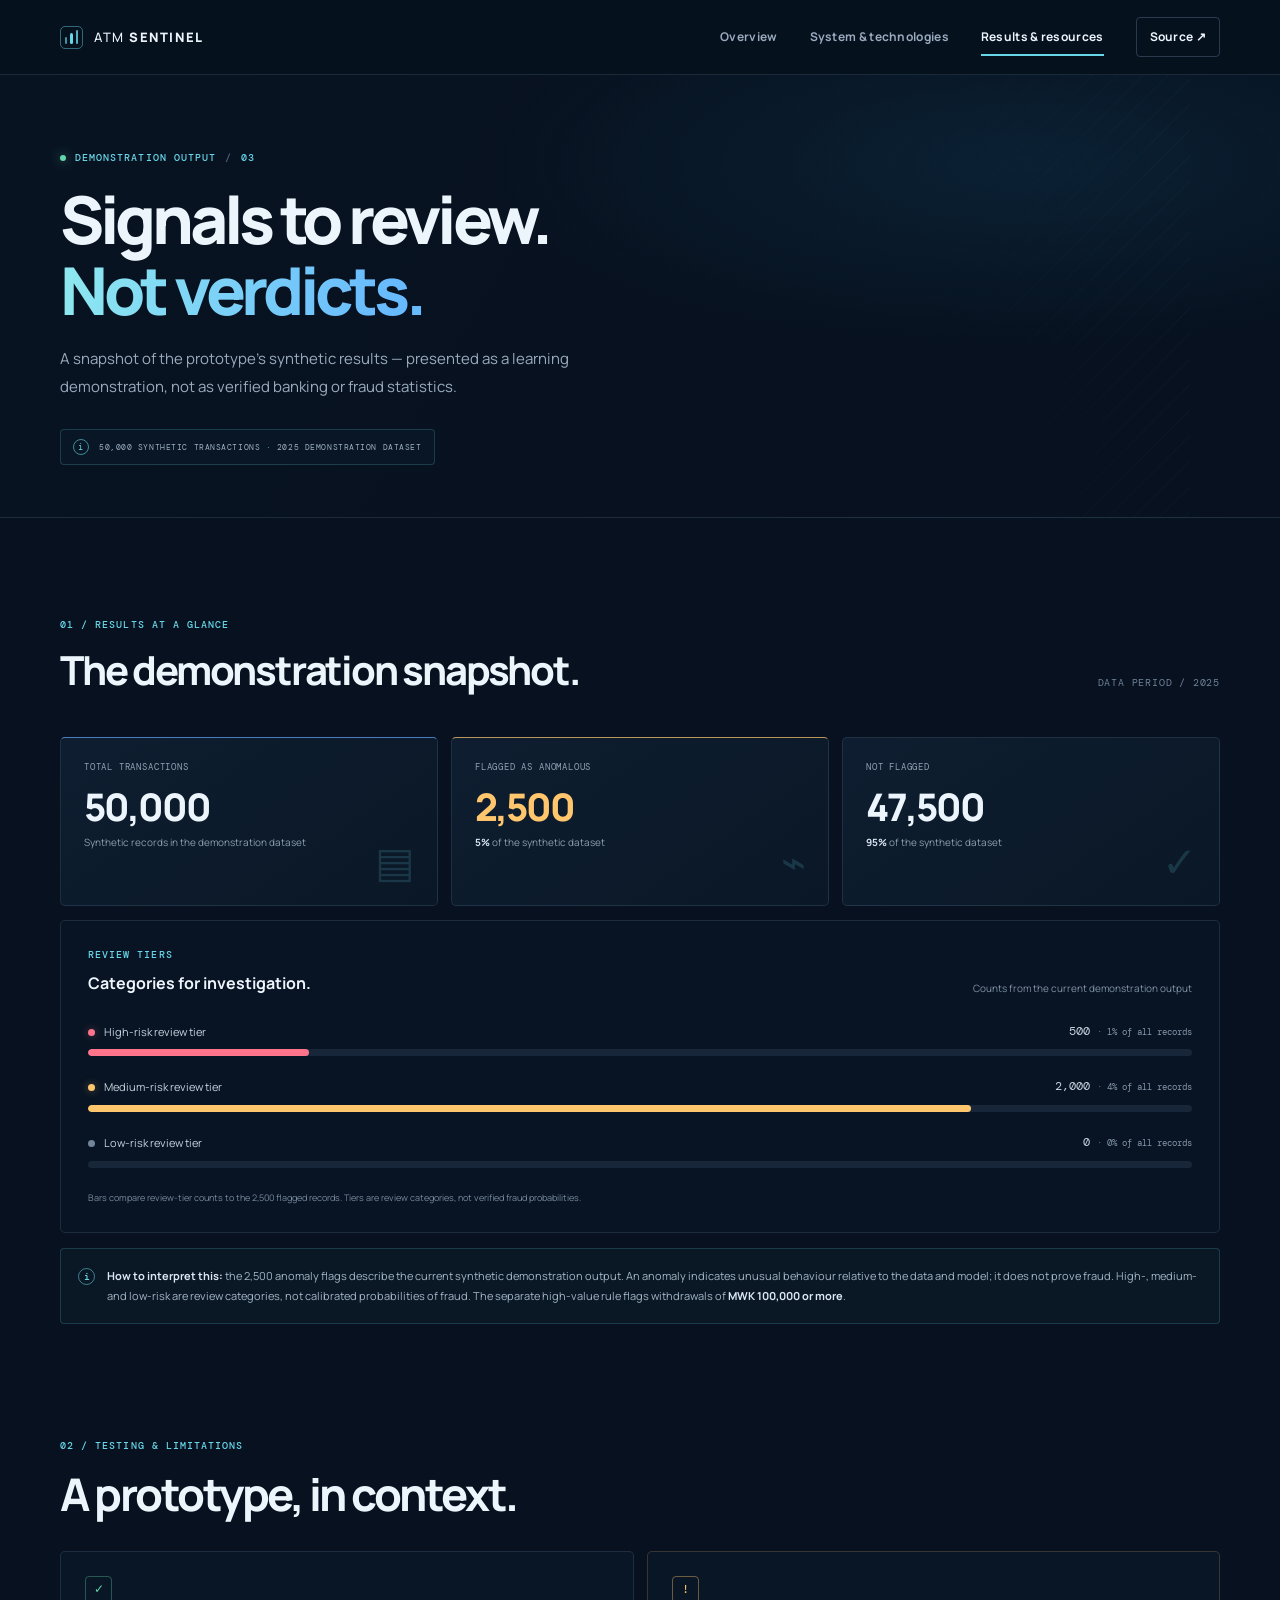
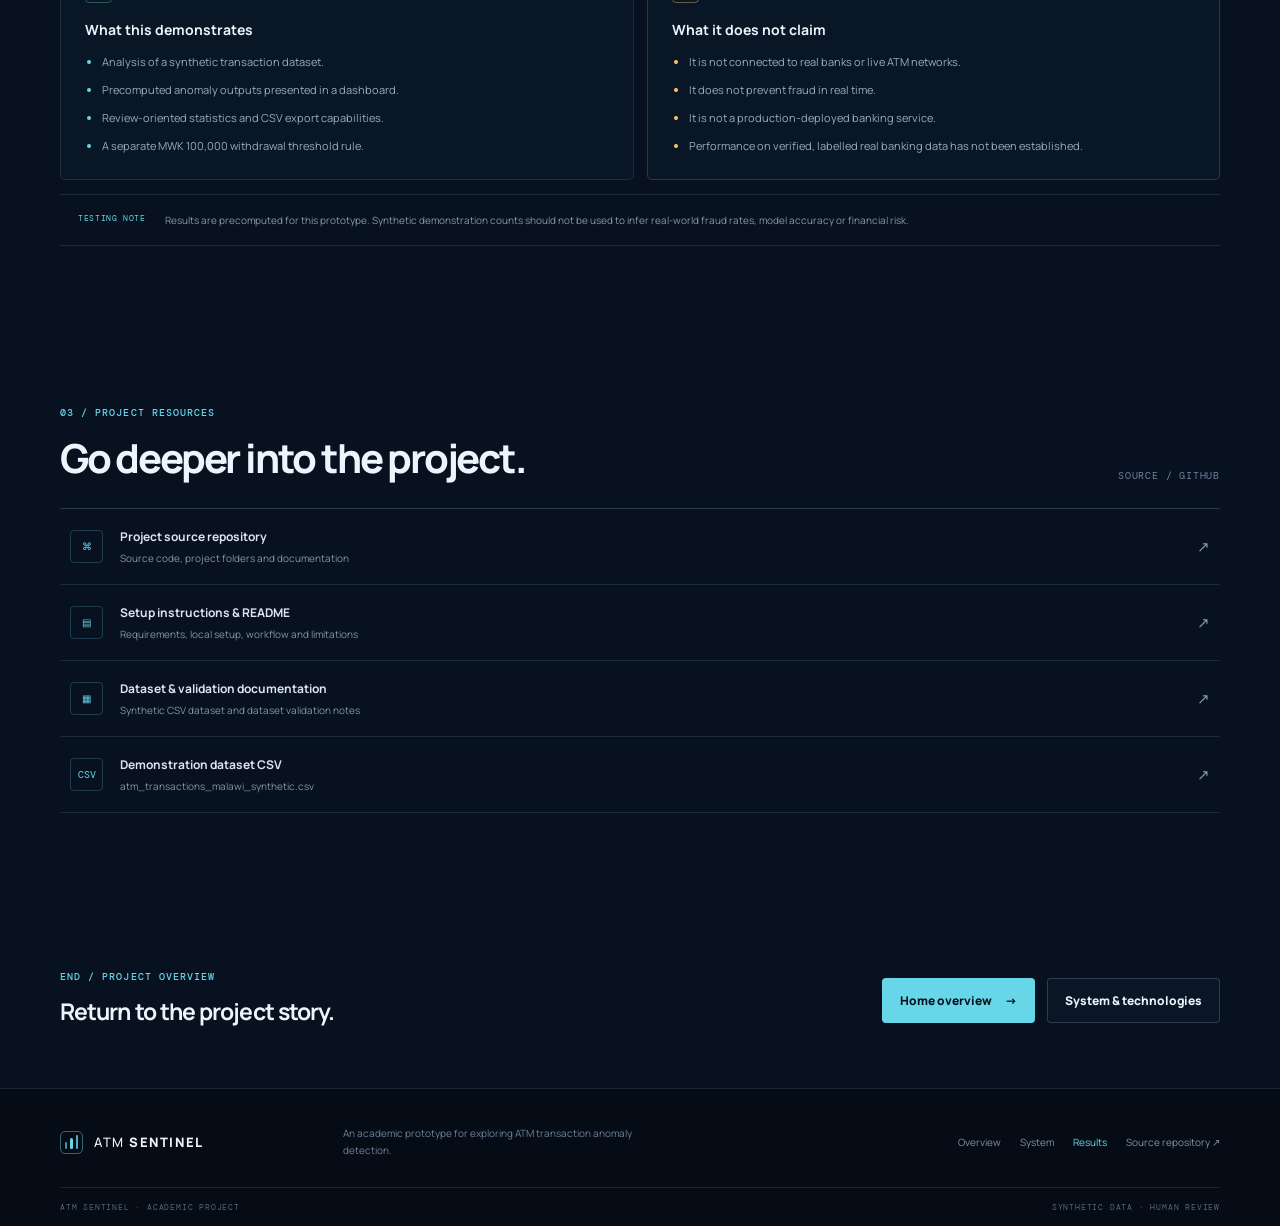
==== results.html @ 70c1882f "Add files via upload" ====
<!doctype html>
<html lang="en">
<head>
  <meta charset="utf-8">
  <meta name="viewport" content="width=device-width, initial-scale=1">
  <meta name="theme-color" content="#07111f">
  <meta name="description" content="Synthetic demonstration results, testing context, limitations and project resources for ATM Sentinel.">
  <title>Results &amp; Resources | ATM Sentinel</title>
  <link rel="preconnect" href="https://fonts.googleapis.com">
  <link rel="preconnect" href="https://fonts.gstatic.com" crossorigin>
  <link href="https://fonts.googleapis.com/css2?family=DM+Mono:wght@400;500&family=Manrope:wght@400;500;600;700;800&display=swap" rel="stylesheet">
  <link rel="stylesheet" href="style.css">
  <script src="script.js" defer></script>
</head>
<body>
  <a class="skip-link" href="#main">Skip to content</a>
  <header class="site-header"><div class="nav-shell">
    <a class="brand" href="index.html" aria-label="ATM Sentinel home"><span class="brand-mark" aria-hidden="true"><span></span><span></span><span></span></span><span>ATM <strong>SENTINEL</strong></span></a>
    <button class="menu-toggle" type="button" aria-expanded="false" aria-controls="primary-navigation"><span class="sr-only">Toggle navigation</span><span class="menu-lines" aria-hidden="true"></span></button>
    <nav class="primary-nav" id="primary-navigation" aria-label="Main navigation"><a href="index.html">Overview</a><a href="system.html">System &amp; technologies</a><a href="results.html" aria-current="page">Results &amp; resources</a><a class="nav-source" href="https://github.com/desire1515/ATM-Sentinel" target="_blank" rel="noopener noreferrer">Source <span aria-hidden="true">↗</span></a></nav>
  </div></header>
  <main id="main">
    <section class="page-hero results-hero"><div class="page-hero-inner"><p class="eyebrow"><span class="status-dot"></span> DEMONSTRATION OUTPUT <span class="eyebrow-divider">/</span> 03</p><h1>Signals to review.<br><span class="text-gradient">Not verdicts.</span></h1><p class="page-lead">A snapshot of the prototype’s synthetic results — presented as a learning demonstration, not as verified banking or fraud statistics.</p><div class="result-stamp"><span class="stamp-icon">i</span><span>50,000 SYNTHETIC TRANSACTIONS <b>·</b> 2025 DEMONSTRATION DATASET</span></div></div></section>
    <section class="section results-section" aria-labelledby="results-title">
      <div class="section-heading section-heading-row"><div><p class="eyebrow">01 / RESULTS AT A GLANCE</p><h2 id="results-title">The demonstration snapshot.</h2></div><span class="mono results-period">DATA PERIOD / 2025</span></div>
      <div class="stat-grid">
        <article class="stat-card stat-card-total"><span class="stat-label">TOTAL TRANSACTIONS</span><span class="stat-value">50,000</span><span class="stat-detail">Synthetic records in the demonstration dataset</span><span class="stat-card-mark" aria-hidden="true">▤</span></article>
        <article class="stat-card stat-card-flagged"><span class="stat-label">FLAGGED AS ANOMALOUS</span><span class="stat-value">2,500</span><span class="stat-detail"><strong>5%</strong> of the synthetic dataset</span><span class="stat-card-mark" aria-hidden="true">⌁</span></article>
        <article class="stat-card"><span class="stat-label">NOT FLAGGED</span><span class="stat-value">47,500</span><span class="stat-detail"><strong>95%</strong> of the synthetic dataset</span><span class="stat-card-mark" aria-hidden="true">✓</span></article>
      </div>
      <div class="review-card">
        <div class="review-card-head"><div><p class="eyebrow">REVIEW TIERS</p><h3>Categories for investigation.</h3></div><p>Counts from the current demonstration output</p></div>
        <div class="tier-row"><div class="tier-meta"><span><i class="tier-dot tier-high"></i>High-risk review tier</span><strong>500 <small>· 1% of all records</small></strong></div><div class="tier-track"><span class="tier-fill tier-fill-high" style="--fill: 20%"></span></div></div>
        <div class="tier-row"><div class="tier-meta"><span><i class="tier-dot tier-medium"></i>Medium-risk review tier</span><strong>2,000 <small>· 4% of all records</small></strong></div><div class="tier-track"><span class="tier-fill tier-fill-medium" style="--fill: 80%"></span></div></div>
        <div class="tier-row"><div class="tier-meta"><span><i class="tier-dot tier-low"></i>Low-risk review tier</span><strong>0 <small>· 0% of all records</small></strong></div><div class="tier-track"><span class="tier-fill tier-fill-low" style="--fill: 0%"></span></div></div>
        <p class="chart-caption">Bars compare review-tier counts to the 2,500 flagged records. Tiers are review categories, not verified fraud probabilities.</p>
      </div>
      <div class="interpretation-note"><span class="note-icon" aria-hidden="true">i</span><p><strong>How to interpret this:</strong> the 2,500 anomaly flags describe the current synthetic demonstration output. An anomaly indicates unusual behaviour relative to the data and model; it does not prove fraud. High-, medium- and low-risk are review categories, not calibrated probabilities of fraud. The separate high-value rule flags withdrawals of <strong>MWK 100,000 or more</strong>.</p></div>
    </section>
    <section class="section testing-section" aria-labelledby="testing-title">
      <div class="section-heading"><p class="eyebrow">02 / TESTING &amp; LIMITATIONS</p><h2 id="testing-title">A prototype, in context.</h2></div>
      <div class="testing-grid">
        <article class="testing-card"><span class="testing-symbol" aria-hidden="true">✓</span><h3>What this demonstrates</h3><ul><li>Analysis of a synthetic transaction dataset.</li><li>Precomputed anomaly outputs presented in a dashboard.</li><li>Review-oriented statistics and CSV export capabilities.</li><li>A separate MWK 100,000 withdrawal threshold rule.</li></ul></article>
        <article class="testing-card testing-card-limit"><span class="testing-symbol" aria-hidden="true">!</span><h3>What it does not claim</h3><ul><li>It is not connected to real banks or live ATM networks.</li><li>It does not prevent fraud in real time.</li><li>It is not a production-deployed banking service.</li><li>Performance on verified, labelled real banking data has not been established.</li></ul></article>
      </div>
      <div class="testing-footnote"><span class="mono">TESTING NOTE</span><p>Results are precomputed for this prototype. Synthetic demonstration counts should not be used to infer real-world fraud rates, model accuracy or financial risk.</p></div>
    </section>
    <section class="section resources-section" aria-labelledby="resources-title"><div class="section-heading section-heading-row"><div><p class="eyebrow">03 / PROJECT RESOURCES</p><h2 id="resources-title">Go deeper into the project.</h2></div><span class="mono">SOURCE / GITHUB</span></div>
      <div class="resource-list">
        <a class="resource-link" href="https://github.com/desire1515/ATM-Sentinel" target="_blank" rel="noopener noreferrer"><span class="resource-icon" aria-hidden="true">⌘</span><span class="resource-copy"><strong>Project source repository</strong><small>Source code, project folders and documentation</small></span><span class="resource-arrow" aria-hidden="true">↗</span></a>
        <a class="resource-link" href="https://github.com/desire1515/ATM-Sentinel/blob/main/README.md" target="_blank" rel="noopener noreferrer"><span class="resource-icon" aria-hidden="true">▤</span><span class="resource-copy"><strong>Setup instructions &amp; README</strong><small>Requirements, local setup, workflow and limitations</small></span><span class="resource-arrow" aria-hidden="true">↗</span></a>
        <a class="resource-link" href="https://github.com/desire1515/ATM-Sentinel/tree/main/dataset" target="_blank" rel="noopener noreferrer"><span class="resource-icon" aria-hidden="true">▦</span><span class="resource-copy"><strong>Dataset &amp; validation documentation</strong><small>Synthetic CSV dataset and dataset validation notes</small></span><span class="resource-arrow" aria-hidden="true">↗</span></a>
        <a class="resource-link" href="https://github.com/desire1515/ATM-Sentinel/blob/main/dataset/atm_transactions_malawi_synthetic.csv" target="_blank" rel="noopener noreferrer"><span class="resource-icon" aria-hidden="true">CSV</span><span class="resource-copy"><strong>Demonstration dataset CSV</strong><small>atm_transactions_malawi_synthetic.csv</small></span><span class="resource-arrow" aria-hidden="true">↗</span></a>
      </div>
    </section>
    <section class="closing-cta"><div><p class="eyebrow">END / PROJECT OVERVIEW</p><h2>Return to the project story.</h2></div><div class="cta-actions"><a class="button button-primary" href="index.html">Home overview <span aria-hidden="true">→</span></a><a class="button button-secondary" href="system.html">System &amp; technologies</a></div></section>
  </main>
  <footer class="site-footer"><div class="footer-main"><a class="brand" href="index.html"><span class="brand-mark" aria-hidden="true"><span></span><span></span><span></span></span><span>ATM <strong>SENTINEL</strong></span></a><p>An academic prototype for exploring ATM transaction anomaly detection.</p><nav aria-label="Footer navigation"><a href="index.html">Overview</a><a href="system.html">System</a><a href="results.html" aria-current="page">Results</a><a href="https://github.com/desire1515/ATM-Sentinel" target="_blank" rel="noopener noreferrer">Source repository ↗</a></nav></div><div class="footer-bottom"><span>ATM SENTINEL · ACADEMIC PROJECT</span><span>SYNTHETIC DATA · HUMAN REVIEW</span></div></footer>
</body>
</html>
---- style.css ----
:root {
  color-scheme: dark;
  --bg: #07111f;
  --bg-deep: #050c16;
  --panel: #0c1929;
  --panel-raised: #102035;
  --line: rgba(157, 190, 220, .14);
  --line-strong: rgba(157, 190, 220, .24);
  --text: #edf5fc;
  --muted: #9aabbe;
  --dim: #6f8299;
  --cyan: #67d6e8;
  --blue: #67a9ff;
  --green: #63d6ad;
  --amber: #ffc66d;
  --red: #ff748b;
  --font: "Manrope", "Segoe UI", sans-serif;
  --mono: "DM Mono", Consolas, monospace;
  --content: 1160px;
}

* { box-sizing: border-box; }
html { scroll-behavior: smooth; scroll-padding-top: 90px; }
body { margin: 0; background: var(--bg); color: var(--text); font-family: var(--font); font-size: 15px; line-height: 1.7; -webkit-font-smoothing: antialiased; }
a { color: inherit; text-decoration: none; }
a:hover { color: var(--cyan); }
button, a { -webkit-tap-highlight-color: transparent; }
:focus-visible { outline: 3px solid var(--cyan); outline-offset: 4px; border-radius: 3px; }
::selection { background: rgba(103, 214, 232, .3); color: #fff; }
.sr-only { position: absolute; width: 1px; height: 1px; padding: 0; margin: -1px; overflow: hidden; clip: rect(0, 0, 0, 0); white-space: nowrap; border: 0; }
.skip-link { position: fixed; z-index: 100; top: 12px; left: 12px; padding: 10px 14px; transform: translateY(-160%); background: var(--cyan); color: var(--bg-deep); border-radius: 4px; font-weight: 800; }
.skip-link:focus { transform: translateY(0); color: var(--bg-deep); }
.site-header { position: sticky; top: 0; z-index: 20; background: rgba(7, 17, 31, .94); border-bottom: 1px solid var(--line); backdrop-filter: blur(16px); }
.nav-shell { width: min(var(--content), calc(100% - 56px)); min-height: 74px; margin: auto; display: flex; align-items: center; justify-content: space-between; }
.brand { display: inline-flex; align-items: center; gap: 11px; color: var(--text); font-size: 13px; letter-spacing: .12em; font-weight: 500; white-space: nowrap; }
.brand strong { font-weight: 800; }
.brand-mark { width: 23px; height: 23px; display: flex; align-items: end; gap: 3px; padding: 4px; border: 1px solid rgba(103, 214, 232, .45); border-radius: 5px; }
.brand-mark span { width: 3px; border-radius: 2px; background: var(--cyan); }
.brand-mark span:nth-child(1) { height: 7px; opacity: .65; }.brand-mark span:nth-child(2) { height: 11px; }.brand-mark span:nth-child(3) { height: 14px; opacity: .8; }
.primary-nav { display: flex; align-items: center; gap: 32px; }
.primary-nav a { position: relative; padding: 26px 0; color: var(--muted); font-size: 12px; font-weight: 700; letter-spacing: .025em; transition: color .2s ease; }
.primary-nav a:hover, .primary-nav a[aria-current="page"] { color: var(--text); }
.primary-nav a[aria-current="page"]::after { position: absolute; content: ""; bottom: 17px; left: 0; width: 100%; height: 2px; background: var(--cyan); }
.primary-nav .nav-source { padding: 9px 13px; border: 1px solid var(--line-strong); border-radius: 4px; color: var(--text); }
.primary-nav .nav-source::after { display: none; }
.primary-nav .nav-source:hover { border-color: var(--cyan); color: var(--cyan); }
.menu-toggle { display: none; border: 1px solid var(--line-strong); color: var(--text); background: transparent; width: 42px; height: 42px; border-radius: 4px; }
.menu-lines, .menu-lines::before, .menu-lines::after { position: relative; display: block; width: 18px; height: 2px; background: var(--text); margin: auto; transition: transform .2s ease; }
.menu-lines::before, .menu-lines::after { content: ""; position: absolute; left: 0; }
.menu-lines::before { transform: translateY(-6px); }.menu-lines::after { transform: translateY(6px); }

.hero { position: relative; overflow: hidden; background: radial-gradient(ellipse at 76% 45%, rgba(18, 60, 91, .34), transparent 37%), linear-gradient(135deg, #081321 0%, #07111f 58%, #091727 100%); }
.hero-grid { width: min(var(--content), calc(100% - 56px)); min-height: 580px; margin: auto; display: grid; grid-template-columns: 1.02fr .98fr; align-items: center; gap: 40px; padding: 67px 0 52px; }
.hero-copy { position: relative; z-index: 1; }
.eyebrow { display: flex; align-items: center; gap: 9px; margin: 0 0 19px; color: var(--cyan); font: 500 10px/1.4 var(--mono); letter-spacing: .105em; }
.status-dot { width: 6px; height: 6px; display: inline-block; background: var(--green); border-radius: 50%; box-shadow: 0 0 11px rgba(99, 214, 173, .6); }
.eyebrow-divider { color: #50657c; }
h1, h2, h3, p { margin-top: 0; }
.hero h1, .page-hero h1 { margin: 0; font-size: clamp(44px, 6.6vw, 76px); line-height: 1.08; letter-spacing: -.065em; font-weight: 800; }
.text-gradient { color: var(--cyan); background: linear-gradient(100deg, #8de7f0 4%, #68bafe 90%); background-clip: text; -webkit-background-clip: text; -webkit-text-fill-color: transparent; }
.hero-subtitle { margin: 13px 0 19px; color: #c7d5e4; font-size: clamp(16px, 2vw, 20px); font-weight: 600; letter-spacing: -.02em; }
.hero-intro, .page-lead { max-width: 530px; margin: 0; color: var(--muted); font-size: 15px; line-height: 1.9; }
.hero-actions, .cta-actions { display: flex; flex-wrap: wrap; gap: 12px; margin-top: 29px; }
.button { min-height: 45px; display: inline-flex; align-items: center; justify-content: center; gap: 13px; padding: 0 17px; border: 1px solid transparent; border-radius: 4px; font-size: 12px; font-weight: 800; transition: transform .2s ease, border-color .2s ease, background .2s ease; }
.button:hover { transform: translateY(-2px); }
.button-primary { color: #05121e; background: var(--cyan); }
.button-primary:hover { color: #05121e; background: #90e8f2; }
.button-secondary { color: var(--text); border-color: var(--line-strong); background: rgba(13, 28, 44, .55); }
.button-secondary:hover { color: var(--cyan); border-color: var(--cyan); }
.hero-note { max-width: 470px; display: flex; align-items: flex-start; gap: 10px; margin-top: 23px; color: #8799ad; font-size: 11px; line-height: 1.7; }
.note-icon { flex: 0 0 auto; display: inline-grid; place-items: center; width: 17px; height: 17px; border: 1px solid rgba(103, 214, 232, .55); border-radius: 50%; color: var(--cyan); font: 500 10px var(--mono); }
.hero-visual { position: relative; width: 100%; max-width: 520px; height: 386px; margin: 0 auto; overflow: hidden; border: 1px solid rgba(103, 169, 255, .22); border-radius: 8px; background: linear-gradient(145deg, rgba(14, 31, 50, .93), rgba(7, 17, 31, .84)); box-shadow: 0 28px 90px rgba(0, 0, 0, .25), inset 0 1px rgba(255,255,255,.025); }
.hero-visual::before { position: absolute; inset: 0; content: ""; opacity: .36; background-image: linear-gradient(rgba(114, 165, 207, .08) 1px, transparent 1px), linear-gradient(90deg, rgba(114, 165, 207, .08) 1px, transparent 1px); background-size: 34px 34px; mask-image: linear-gradient(to bottom, black, transparent 88%); }
.visual-topline, .visual-footer { position: absolute; z-index: 2; left: 23px; right: 23px; display: flex; align-items: center; justify-content: space-between; color: #7890a8; font: 9px var(--mono); letter-spacing: .12em; }
.visual-topline { top: 20px; }.mono { color: var(--dim); font: 10px var(--mono); letter-spacing: .08em; }
.visual-orbit { position: absolute; top: 49%; left: 50%; border: 1px solid rgba(103, 169, 255, .19); border-radius: 50%; transform: translate(-50%, -50%); }
.orbit-one { width: 214px; height: 214px; }.orbit-two { width: 310px; height: 310px; border-style: dashed; border-color: rgba(103, 214, 232, .15); }
.visual-center { position: absolute; top: 49%; left: 50%; z-index: 2; display: flex; width: 150px; height: 150px; flex-direction: column; align-items: center; justify-content: center; gap: 6px; border: 1px solid rgba(103, 214, 232, .35); border-radius: 50%; background: radial-gradient(circle, rgba(19, 52, 75, .96), rgba(9, 23, 38, .97) 72%); box-shadow: 0 0 46px rgba(49, 165, 199, .13); transform: translate(-50%, -50%); }
.shield { width: 43px; height: 43px; display: grid; place-items: center; margin-bottom: 3px; }
.shield svg { width: 38px; fill: none; stroke: var(--cyan); stroke-width: 1.7; stroke-linecap: round; stroke-linejoin: round; }
.visual-center-label { color: var(--text); font-size: 9px; font-weight: 800; letter-spacing: .12em; }.visual-center-sub { color: #7890a8; font: 8px var(--mono); letter-spacing: .1em; }
.signal { position: absolute; z-index: 3; width: 8px; height: 8px; border: 2px solid #0d2435; border-radius: 50%; background: var(--cyan); box-shadow: 0 0 13px var(--cyan); }
.signal-a { top: 28%; left: 30%; }.signal-b { top: 68%; right: 23%; background: var(--blue); box-shadow: 0 0 12px var(--blue); }.signal-c { top: 30%; right: 29%; width: 6px; height: 6px; background: var(--green); box-shadow: 0 0 12px var(--green); }
.visual-tag { position: absolute; z-index: 4; display: flex; align-items: center; gap: 7px; padding: 7px 10px; border: 1px solid var(--line-strong); border-radius: 4px; background: rgba(7, 17, 31, .93); color: #c9d7e5; font: 9px var(--mono); letter-spacing: .06em; box-shadow: 0 8px 22px rgba(0,0,0,.2); }
.tag-anomaly { top: 34%; right: 7%; }.tag-review { bottom: 24%; left: 7%; }.tag-dot { width: 6px; height: 6px; border-radius: 50%; background: var(--amber); box-shadow: 0 0 8px rgba(255,198,109,.65); }.tag-check { color: var(--cyan); font-size: 12px; }
.visual-footer { bottom: 18px; color: #6f8299; font-size: 8px; }.visual-line { flex: 1; max-width: 40px; height: 1px; margin: 0 7px; background: rgba(103, 169, 255, .25); }
.hero-bottom { width: min(var(--content), calc(100% - 56px)); display: flex; justify-content: space-between; margin: auto; padding: 15px 0 20px; border-top: 1px solid var(--line); color: #657b92; font: 9px var(--mono); letter-spacing: .1em; }.scroll-cue span { color: var(--cyan); margin-left: 6px; }

.section { width: min(var(--content), calc(100% - 56px)); margin: auto; padding: 100px 0; }
.section-heading { max-width: 700px; margin-bottom: 43px; }
.section-heading .eyebrow { margin-bottom: 14px; }
.section-heading h2, .tech-intro h2, .aim-heading h2, .dataset-copy h2 { margin-bottom: 0; font-size: clamp(30px, 4.2vw, 45px); line-height: 1.2; letter-spacing: -.055em; font-weight: 750; }
.text-muted { color: #8498ae; }
.section-heading-row { max-width: none; display: flex; align-items: end; justify-content: space-between; gap: 24px; }
.section-heading-row h2 { font-size: clamp(28px, 3.8vw, 40px); }
.section-lead { max-width: 650px; margin: 16px 0 0; color: var(--muted); line-height: 1.85; }
.section-problem { display: grid; grid-template-columns: .9fr 1.1fr; gap: 100px; }
.section-problem .section-heading { margin: 0; }
.problem-content { max-width: 580px; padding-top: 7px; }.problem-content p { color: var(--muted); line-height: 1.9; }.problem-content .lead { margin-bottom: 17px; color: #d5e0ea; font-size: 17px; line-height: 1.75; }
.callout { display: flex; gap: 14px; margin-top: 26px; padding: 17px 18px; border: 1px solid rgba(255, 198, 109, .22); border-left: 2px solid var(--amber); border-radius: 4px; background: rgba(255, 198, 109, .045); }
.callout-mark { width: 20px; height: 20px; display: grid; flex: 0 0 auto; place-items: center; border: 1px solid rgba(255,198,109,.6); border-radius: 50%; color: var(--amber); font: 12px var(--mono); }
.callout p { margin: 0; color: #aebccc; font-size: 12px; line-height: 1.7; }.callout strong { color: var(--amber); }
.section-aim { padding-top: 0; }.aim-panel { display: grid; grid-template-columns: 1fr 1fr; gap: 70px; align-items: end; padding: 43px; border: 1px solid var(--line); border-radius: 6px; background: linear-gradient(120deg, #0b1929, #0a1625); }
.aim-heading .eyebrow { margin-bottom: 14px; }.aim-statement { display: flex; gap: 18px; align-items: stretch; }.aim-rule { flex: 0 0 2px; background: linear-gradient(var(--cyan), rgba(103,214,232,.05)); }.aim-statement p { margin: 0; color: #c5d4e2; font-size: 15px; line-height: 1.9; }
.objectives { padding-top: 38px; }.objectives-head { display: flex; align-items: center; justify-content: space-between; padding-bottom: 14px; border-bottom: 1px solid var(--line-strong); }.objectives-head .eyebrow { margin: 0; }.objective-list { display: grid; grid-template-columns: 1fr 1fr; column-gap: 48px; }.objective { display: flex; gap: 17px; padding: 22px 0; border-bottom: 1px solid var(--line); }.objective-num { color: var(--cyan); font: 11px var(--mono); padding-top: 3px; }.objective h3 { margin: 0 0 7px; font-size: 14px; }.objective p { margin: 0; color: var(--muted); font-size: 12px; line-height: 1.75; }
.solution-section { padding-top: 25px; }.text-link { color: var(--cyan); font-size: 12px; font-weight: 800; white-space: nowrap; }.text-link span { margin-left: 5px; }.text-link:hover { color: #a0edf3; }
.solution-flow { display: grid; grid-template-columns: 1fr 32px 1fr 32px 1fr 32px 1fr; align-items: center; padding: 27px 29px; border: 1px solid var(--line); border-radius: 6px; background: rgba(11, 25, 41, .66); }.solution-step { min-height: 174px; display: flex; flex-direction: column; align-items: flex-start; }.step-glyph { width: 37px; height: 37px; display: grid; place-items: center; margin-bottom: 15px; border: 1px solid rgba(103, 214, 232, .25); border-radius: 5px; color: var(--cyan); background: rgba(103, 214, 232, .05); font: 16px var(--mono); }.solution-step-final .step-glyph { color: var(--green); border-color: rgba(99,214,173,.3); }.step-index { color: #71869b; font: 9px var(--mono); }.solution-step h3 { margin: 6px 0 5px; font-size: 14px; }.solution-step p { max-width: 180px; margin: 0; color: var(--muted); font-size: 11px; line-height: 1.7; }.flow-arrow { align-self: center; padding-bottom: 48px; color: #547187; font-size: 18px; }
.tech-section { display: grid; grid-template-columns: .76fr 1.24fr; gap: 80px; align-items: start; padding-top: 12px; }.tech-intro .eyebrow { margin-bottom: 16px; }.tech-intro > p:last-child { max-width: 360px; margin: 18px 0 0; color: var(--muted); font-size: 13px; line-height: 1.85; }.tech-grid { display: grid; grid-template-columns: 1fr 1fr; gap: 12px; }.tech-card { min-height: 94px; display: flex; align-items: center; gap: 14px; padding: 17px; border: 1px solid var(--line); border-radius: 5px; background: rgba(13, 28, 44, .56); }.tech-icon { width: 34px; height: 34px; display: grid; flex: 0 0 auto; place-items: center; border: 1px solid rgba(103,214,232,.22); border-radius: 5px; color: var(--cyan); font: 10px var(--mono); }.tech-icon-python { color: var(--amber); border-color: rgba(255,198,109,.24); }.tech-icon-ml { color: var(--blue); border-color: rgba(103,169,255,.24); }.tech-icon-csv { color: var(--green); border-color: rgba(99,214,173,.24); }.tech-card h3 { margin: 0 0 4px; font-size: 12px; }.tech-card p { margin: 0; color: var(--muted); font-size: 10px; line-height: 1.6; }
.student-section { border-top: 1px solid var(--line); border-bottom: 1px solid var(--line); background: linear-gradient(90deg, rgba(14, 33, 51, .6), rgba(8, 20, 34, .4)); }.student-inner { width: min(var(--content), calc(100% - 56px)); display: grid; grid-template-columns: .8fr 1.2fr; align-items: center; gap: 70px; margin: auto; padding: 64px 0; }.student-inner .eyebrow { margin-bottom: 12px; }.student-inner h2 { margin-bottom: 10px; font-size: 23px; letter-spacing: -.04em; }.student-summary { max-width: 380px; margin: 0; color: var(--muted); font-size: 12px; line-height: 1.8; }.student-details { display: grid; grid-template-columns: 1fr 1fr; gap: 20px 33px; margin: 0; }.student-details div { padding-bottom: 12px; border-bottom: 1px solid var(--line); }.student-details dt { margin-bottom: 5px; color: #758ba1; font: 9px var(--mono); letter-spacing: .1em; text-transform: uppercase; }.student-details dd { margin: 0; color: #d3e0ed; font-size: 12px; }
.closing-cta { width: min(var(--content), calc(100% - 56px)); display: flex; align-items: center; justify-content: space-between; gap: 24px; margin: auto; padding: 57px 0; }.closing-cta .eyebrow { margin-bottom: 8px; }.closing-cta h2 { margin: 0; font-size: 23px; letter-spacing: -.04em; }.closing-cta .cta-actions { margin: 0; }
.site-footer { padding: 36px max(28px, calc((100% - var(--content)) / 2)) 0; border-top: 1px solid var(--line); background: var(--bg-deep); }.footer-main { display: grid; grid-template-columns: 1fr 1.3fr 2fr; align-items: center; gap: 24px; padding-bottom: 28px; }.footer-main > p { max-width: 320px; margin: 0; color: var(--dim); font-size: 10px; line-height: 1.7; }.footer-main nav { display: flex; justify-content: flex-end; flex-wrap: wrap; gap: 19px; }.footer-main nav a { color: #8293a5; font-size: 10px; }.footer-main nav a:hover, .footer-main nav a[aria-current="page"] { color: var(--cyan); }.footer-bottom { display: flex; justify-content: space-between; gap: 14px; padding: 14px 0; border-top: 1px solid var(--line); color: #52667c; font: 8px var(--mono); letter-spacing: .1em; }

.page-hero { position: relative; overflow: hidden; background: radial-gradient(ellipse at 80% 20%, rgba(19, 73, 103, .28), transparent 37%), linear-gradient(120deg, #081321, #07111f 70%); border-bottom: 1px solid var(--line); }.page-hero::after { position: absolute; content: ""; top: 0; right: 7%; width: 300px; height: 100%; opacity: .26; background: repeating-linear-gradient(135deg, transparent 0, transparent 16px, rgba(103,214,232,.15) 17px, transparent 18px); mask-image: linear-gradient(90deg, transparent, black); pointer-events: none; }.page-hero-inner { position: relative; z-index: 1; width: min(var(--content), calc(100% - 56px)); margin: auto; padding: 76px 0 47px; }.page-hero .eyebrow { margin-bottom: 19px; }.page-hero h1 { font-size: clamp(43px, 6vw, 66px); }.page-lead { max-width: 610px; margin-top: 18px; }.page-meta { display: flex; flex-wrap: wrap; gap: 26px; margin-top: 35px; color: #6d8197; font: 9px var(--mono); letter-spacing: .08em; }.page-meta b { margin-right: 7px; color: var(--cyan); font-weight: 400; }
.architecture-section { padding-bottom: 78px; }.architecture-section .section-heading { margin-bottom: 34px; }.architecture { display: grid; grid-template-columns: 1fr 20px 1fr 20px 1fr 20px 1fr 20px 1fr 20px 1fr; align-items: stretch; padding: 25px 18px; border: 1px solid var(--line); border-radius: 6px; background: linear-gradient(130deg, rgba(13, 30, 48, .82), rgba(8, 20, 33, .9)); }.arch-node { position: relative; min-height: 154px; display: flex; flex-direction: column; align-items: flex-start; justify-content: center; padding: 16px 11px; border: 1px solid rgba(157,190,220,.12); border-radius: 4px; background: rgba(7,17,31,.4); }.arch-number { position: absolute; top: 9px; right: 9px; color: #60758b; font: 8px var(--mono); }.arch-icon { margin-bottom: 14px; color: var(--cyan); font: 16px var(--mono); }.arch-node strong { font-size: 11px; line-height: 1.55; }.arch-node small { margin-top: 7px; color: #7f91a5; font-size: 9px; line-height: 1.5; }.arch-node-featured { border-color: rgba(103,169,255,.38); background: rgba(47,104,154,.1); }.arch-node-review { border-color: rgba(99,214,173,.3); }.arch-node-review .arch-icon { color: var(--green); }.arch-connector { display: grid; place-items: center; color: #668ba3; font-size: 16px; }.architecture-caption { display: flex; align-items: center; gap: 12px; margin: 17px 0 0; color: #899bad; font-size: 11px; }.caption-line { width: 20px; height: 1px; background: var(--cyan); }
.stack-section { padding-top: 35px; }.stack-section .section-heading-row { margin-bottom: 28px; }.stack-count { padding-bottom: 5px; }.stack-table { border-top: 1px solid var(--line-strong); }.stack-row { display: grid; grid-template-columns: 50px 220px 1fr; align-items: center; gap: 20px; min-height: 82px; padding: 13px 10px; border-bottom: 1px solid var(--line); }.stack-index { color: #6f8299; font: 10px var(--mono); }.stack-name h3 { margin: 0 0 4px; font-size: 13px; }.stack-type { color: var(--cyan); font: 8px var(--mono); letter-spacing: .08em; }.stack-row p { margin: 0; color: var(--muted); font-size: 11px; line-height: 1.7; }
.features-section { padding-top: 75px; }.feature-grid { display: grid; grid-template-columns: repeat(3, 1fr); gap: 12px; }.feature-card { min-height: 151px; padding: 20px; border: 1px solid var(--line); border-radius: 5px; background: linear-gradient(145deg, rgba(13,28,44,.72), rgba(9,20,33,.5)); transition: border-color .2s ease, transform .2s ease; }.feature-card:hover { transform: translateY(-2px); border-color: rgba(103,214,232,.37); }.feature-code { color: var(--cyan); font: 8px var(--mono); letter-spacing: .08em; }.feature-card h3 { margin: 15px 0 6px; font-size: 13px; }.feature-card p { max-width: 280px; margin: 0; color: var(--muted); font-size: 10px; line-height: 1.8; }
.dataset-section { padding-top: 20px; }.dataset-card { display: grid; grid-template-columns: 1.05fr .95fr; gap: 60px; align-items: center; padding: 40px; border: 1px solid var(--line); border-radius: 6px; background: radial-gradient(ellipse at 85% 20%, rgba(20,69,93,.2), transparent 48%), #0a1726; }.dataset-copy .eyebrow { margin-bottom: 14px; }.dataset-copy h2 { font-size: clamp(30px, 4vw, 39px); }.dataset-copy > p:not(.eyebrow) { max-width: 510px; margin: 17px 0 18px; color: var(--muted); font-size: 12px; line-height: 1.9; }.dataset-copy > p strong { color: #dbe9f5; }.dataset-visual { min-height: 250px; padding: 20px; border: 1px solid rgba(103,169,255,.2); border-radius: 5px; background: linear-gradient(140deg, #0e2033, #091625); }.dataset-visual-top, .dataset-dates { display: flex; justify-content: space-between; color: #7d91a6; font: 8px var(--mono); letter-spacing: .08em; }.dataset-number { margin-top: 16px; color: var(--text); font-size: 46px; line-height: 1; font-weight: 800; letter-spacing: -.06em; }.dataset-number span { color: var(--cyan); font-size: 25px; }.dataset-label { margin-top: 5px; color: #8294a8; font: 8px var(--mono); letter-spacing: .1em; }.dataset-bars { height: 68px; display: flex; align-items: end; gap: 7px; margin: 17px 0 7px; padding-bottom: 7px; border-bottom: 1px solid var(--line-strong); }.dataset-bars i { flex: 1; height: var(--bar); border-radius: 2px 2px 0 0; background: linear-gradient(to top, rgba(103,169,255,.22), rgba(103,214,232,.78)); }.dataset-months { display: flex; justify-content: space-between; color: #657b90; font: 7px var(--mono); }.dataset-dates { margin-top: 17px; padding-top: 10px; border-top: 1px solid var(--line); font-size: 7px; }.dataset-note { display: block; margin-top: 7px; color: #72869a; font-size: 8px; }
.screenshots-section { padding-top: 22px; }.screenshot-placeholder { min-height: 137px; display: flex; align-items: center; gap: 18px; padding: 25px; border: 1px dashed rgba(125,153,179,.33); border-radius: 5px; background: repeating-linear-gradient(135deg, rgba(13,28,44,.4), rgba(13,28,44,.4) 8px, rgba(11,24,39,.4) 8px, rgba(11,24,39,.4) 16px); }.placeholder-plus { width: 42px; height: 42px; display: grid; flex: 0 0 auto; place-items: center; border: 1px solid rgba(103,214,232,.3); border-radius: 5px; color: var(--cyan); font-size: 24px; }.screenshot-placeholder strong { color: #c9d7e4; font: 9px var(--mono); letter-spacing: .1em; }.screenshot-placeholder p { margin: 5px 0 0; color: #8a9bae; font-size: 11px; }.screenshot-placeholder > .mono { margin-left: auto; }

.results-hero .page-hero-inner { padding-bottom: 52px; }.result-stamp { display: inline-flex; align-items: center; gap: 10px; margin-top: 27px; padding: 9px 12px; border: 1px solid rgba(103,214,232,.2); border-radius: 4px; color: #9eb0c2; background: rgba(10,26,41,.65); font: 8px var(--mono); letter-spacing: .07em; }.stamp-icon { width: 16px; height: 16px; display: grid; place-items: center; border: 1px solid rgba(103,214,232,.6); border-radius: 50%; color: var(--cyan); font-size: 9px; }.result-stamp b { color: var(--cyan); font-weight: 400; }
.results-section { padding-bottom: 70px; }.results-period { padding-bottom: 5px; }.stat-grid { display: grid; grid-template-columns: repeat(3, 1fr); gap: 13px; }.stat-card { position: relative; min-height: 169px; overflow: hidden; display: flex; flex-direction: column; align-items: flex-start; padding: 23px; border: 1px solid var(--line); border-radius: 5px; background: linear-gradient(145deg, #0e1e30, #0a1726); }.stat-card-total { border-top-color: rgba(103,169,255,.7); }.stat-card-flagged { border-top-color: rgba(255,198,109,.72); }.stat-label { color: #90a2b5; font: 9px var(--mono); letter-spacing: .09em; }.stat-value { margin-top: 13px; font-size: 38px; line-height: 1.1; font-weight: 800; letter-spacing: -.055em; }.stat-card-flagged .stat-value { color: var(--amber); }.stat-detail { margin-top: 7px; color: #8c9db0; font-size: 10px; }.stat-detail strong { color: #dae6f1; }.stat-card-mark { position: absolute; right: 22px; bottom: 15px; color: rgba(103,214,232,.17); font: 42px var(--mono); }.review-card { margin-top: 14px; padding: 27px; border: 1px solid var(--line); border-radius: 5px; background: rgba(10,22,37,.74); }.review-card-head { display: flex; justify-content: space-between; align-items: end; gap: 20px; margin-bottom: 26px; }.review-card-head .eyebrow { margin-bottom: 8px; }.review-card-head h3 { margin: 0; font-size: 16px; }.review-card-head > p { margin: 0; color: #8092a6; font-size: 10px; }.tier-row { margin: 0 0 22px; }.tier-meta { display: flex; justify-content: space-between; gap: 15px; margin-bottom: 8px; color: #c4d2df; font-size: 11px; }.tier-meta > span { display: flex; align-items: center; gap: 9px; }.tier-meta strong { font: 12px var(--mono); }.tier-meta small { color: #8496aa; font: 9px var(--mono); }.tier-dot { width: 7px; height: 7px; border-radius: 50%; }.tier-high { background: var(--red); box-shadow: 0 0 8px rgba(255,116,139,.4); }.tier-medium { background: var(--amber); box-shadow: 0 0 8px rgba(255,198,109,.4); }.tier-low { background: #71869b; }.tier-track { height: 7px; overflow: hidden; border-radius: 10px; background: #172638; }.tier-fill { display: block; width: var(--fill); height: 100%; border-radius: inherit; }.tier-fill-high { background: var(--red); }.tier-fill-medium { background: var(--amber); }.tier-fill-low { background: #71869b; }.chart-caption { margin: 7px 0 0; color: #778a9e; font-size: 9px; line-height: 1.7; }
.interpretation-note { display: flex; gap: 12px; margin-top: 15px; padding: 17px; border: 1px solid rgba(103,214,232,.18); border-radius: 4px; background: rgba(103,214,232,.035); }.interpretation-note > .note-icon { margin-top: 2px; }.interpretation-note p { margin: 0; color: #a4b5c6; font-size: 11px; line-height: 1.8; }.interpretation-note strong { color: #dbe7f2; }
.testing-section { padding-top: 45px; }.testing-section .section-heading { margin-bottom: 30px; }.testing-grid { display: grid; grid-template-columns: 1fr 1fr; gap: 13px; }.testing-card { padding: 24px; border: 1px solid var(--line); border-radius: 5px; background: rgba(12,26,42,.72); }.testing-card-limit { border-color: rgba(255,198,109,.18); }.testing-symbol { width: 27px; height: 27px; display: grid; place-items: center; border: 1px solid rgba(99,214,173,.34); border-radius: 4px; color: var(--green); font: 12px var(--mono); }.testing-card-limit .testing-symbol { border-color: rgba(255,198,109,.4); color: var(--amber); }.testing-card h3 { margin: 15px 0 12px; font-size: 14px; }.testing-card ul { display: grid; gap: 9px; margin: 0; padding-left: 17px; color: #9babbc; font-size: 11px; line-height: 1.7; }.testing-card li::marker { color: var(--cyan); }.testing-card-limit li::marker { color: var(--amber); }.testing-footnote { display: flex; gap: 19px; margin-top: 14px; padding: 16px 18px; border-top: 1px solid var(--line); border-bottom: 1px solid var(--line); }.testing-footnote .mono { flex: 0 0 auto; padding-top: 2px; color: var(--cyan); font-size: 8px; }.testing-footnote p { margin: 0; color: #8598ac; font-size: 10px; line-height: 1.8; }
.resources-section { padding-top: 60px; }.resources-section .section-heading-row { margin-bottom: 26px; }.resource-list { border-top: 1px solid var(--line-strong); }.resource-link { min-height: 76px; display: flex; align-items: center; gap: 17px; padding: 13px 10px; border-bottom: 1px solid var(--line); transition: background .2s ease, padding .2s ease; }.resource-link:hover { padding-right: 15px; padding-left: 15px; background: rgba(103,214,232,.035); }.resource-icon { width: 33px; height: 33px; display: grid; flex: 0 0 auto; place-items: center; border: 1px solid rgba(103,214,232,.22); border-radius: 4px; color: var(--cyan); font: 10px var(--mono); }.resource-copy { display: grid; gap: 3px; }.resource-copy strong { color: #dbe6f0; font-size: 12px; }.resource-copy small { color: #8395a9; font-size: 10px; }.resource-arrow { margin-left: auto; color: #8195a9; font-size: 15px; }.resource-link:hover .resource-arrow { color: var(--cyan); }

@media (max-width: 980px) {
  .hero-grid { gap: 23px; }.hero-visual { height: 350px; }.visual-tag { font-size: 8px; }.tag-anomaly { right: 3%; }.tag-review { left: 3%; }
  .section-problem { gap: 50px; }.tech-section { gap: 40px; }.architecture { grid-template-columns: repeat(3, 1fr); gap: 10px; }.arch-node { min-height: 130px; }.arch-connector { display: none; }.feature-grid { grid-template-columns: repeat(3, 1fr); }
  .footer-main { grid-template-columns: 1fr 1fr; }.footer-main nav { grid-column: 1 / -1; justify-content: flex-start; }
}
@media (max-width: 850px) {
  html { scroll-padding-top: 72px; }.nav-shell { width: calc(100% - 36px); min-height: 65px; }.menu-toggle { display: block; }.primary-nav { position: absolute; top: 64px; left: 0; right: 0; display: none; align-items: stretch; gap: 0; padding: 8px 18px 16px; border-bottom: 1px solid var(--line-strong); background: #081321; box-shadow: 0 16px 25px rgba(0,0,0,.2); }.primary-nav.is-open { display: flex; flex-direction: column; }.primary-nav a { padding: 13px 4px; border-bottom: 1px solid var(--line); }.primary-nav a[aria-current="page"]::after { bottom: 8px; width: 25px; }.primary-nav .nav-source { width: fit-content; margin-top: 10px; padding: 9px 12px; border: 1px solid var(--line-strong); }.primary-nav .nav-source::after { display: none; }
  .hero-grid { width: calc(100% - 40px); grid-template-columns: 1fr; padding: 62px 0 32px; gap: 35px; }.hero h1 { font-size: clamp(43px, 12vw, 65px); }.hero-intro { font-size: 14px; }.hero-visual { height: 320px; max-width: 480px; }.orbit-one { width: 190px; height: 190px; }.orbit-two { width: 275px; height: 275px; }.visual-center { width: 136px; height: 136px; }.hero-bottom { width: calc(100% - 40px); font-size: 7px; }.scroll-cue { display: none; }
  .section { width: calc(100% - 40px); padding: 72px 0; }.section-problem { grid-template-columns: 1fr; gap: 27px; }.problem-content .lead { font-size: 15px; }.aim-panel { grid-template-columns: 1fr; gap: 25px; padding: 26px; }.aim-statement p { font-size: 13px; }.objective-list { grid-template-columns: 1fr; }.objectives { padding-top: 29px; }.objective { padding: 17px 0; }
  .section-heading-row { align-items: flex-start; flex-direction: column; gap: 15px; }.solution-section { padding-top: 0; }.solution-flow { grid-template-columns: 1fr 1fr; gap: 12px; padding: 16px; }.solution-step { min-height: 145px; padding: 14px; border: 1px solid var(--line); border-radius: 4px; }.flow-arrow { display: none; }.tech-section { grid-template-columns: 1fr; gap: 28px; padding-top: 0; }.tech-grid { gap: 9px; }.tech-card { min-height: 82px; gap: 10px; padding: 12px; }.tech-card p { font-size: 9px; }
  .student-inner { width: calc(100% - 40px); grid-template-columns: 1fr; gap: 26px; padding: 47px 0; }.student-details { gap: 17px; }.closing-cta { width: calc(100% - 40px); align-items: flex-start; flex-direction: column; padding: 42px 0; }.closing-cta .cta-actions { margin-top: 4px; }.site-footer { padding-right: 20px; padding-left: 20px; }.footer-main { grid-template-columns: 1fr; gap: 13px; }.footer-main nav { grid-column: auto; gap: 16px; }.footer-bottom { font-size: 7px; }
  .page-hero-inner { width: calc(100% - 40px); padding: 58px 0 37px; }.page-hero h1 { font-size: clamp(40px, 11vw, 58px); }.page-lead { font-size: 13px; }.page-meta { gap: 13px 20px; font-size: 8px; }.architecture { grid-template-columns: 1fr 1fr; padding: 14px; gap: 9px; }.arch-node { min-height: 125px; }.stack-row { grid-template-columns: 28px 1fr; gap: 10px; padding: 14px 4px; }.stack-row p { grid-column: 2; }.stack-name h3 { font-size: 12px; }.stack-type { font-size: 7px; }.feature-grid { grid-template-columns: 1fr 1fr; gap: 9px; }.feature-card { min-height: 148px; padding: 15px; }.dataset-card { grid-template-columns: 1fr; gap: 25px; padding: 25px; }.dataset-visual { min-height: 230px; }.screenshot-placeholder { gap: 12px; padding: 18px; }.screenshot-placeholder > .mono { display: none; }
  .results-period { padding: 0; }.stat-grid { grid-template-columns: 1fr; }.stat-card { min-height: 145px; }.review-card { padding: 20px 16px; }.review-card-head { align-items: flex-start; flex-direction: column; gap: 6px; }.tier-meta { font-size: 10px; }.tier-meta small { display: block; margin-top: 2px; }.testing-grid { grid-template-columns: 1fr; }.testing-footnote { flex-direction: column; gap: 7px; }.resource-link { gap: 12px; }.resource-copy small { font-size: 9px; }.resource-copy strong { font-size: 11px; }
}
@media (max-width: 380px) {
  .hero-actions { flex-direction: column; align-items: stretch; }.button { width: 100%; }.hero-visual { height: 285px; }.visual-center { width: 120px; height: 120px; }.orbit-one { width: 170px; height: 170px; }.orbit-two { width: 240px; height: 240px; }.visual-tag { padding: 6px; font-size: 7px; }.solution-flow { grid-template-columns: 1fr; padding: 16px 12px; }.solution-step { min-height: 120px; }.tech-grid { grid-template-columns: 1fr; }.feature-grid { grid-template-columns: 1fr; }.feature-card { min-height: 125px; }.student-details { grid-template-columns: 1fr; }
}
@media (prefers-reduced-motion: reduce) {
  *, *::before, *::after { scroll-behavior: auto !important; animation-duration: .01ms !important; animation-iteration-count: 1 !important; transition-duration: .01ms !important; }
}
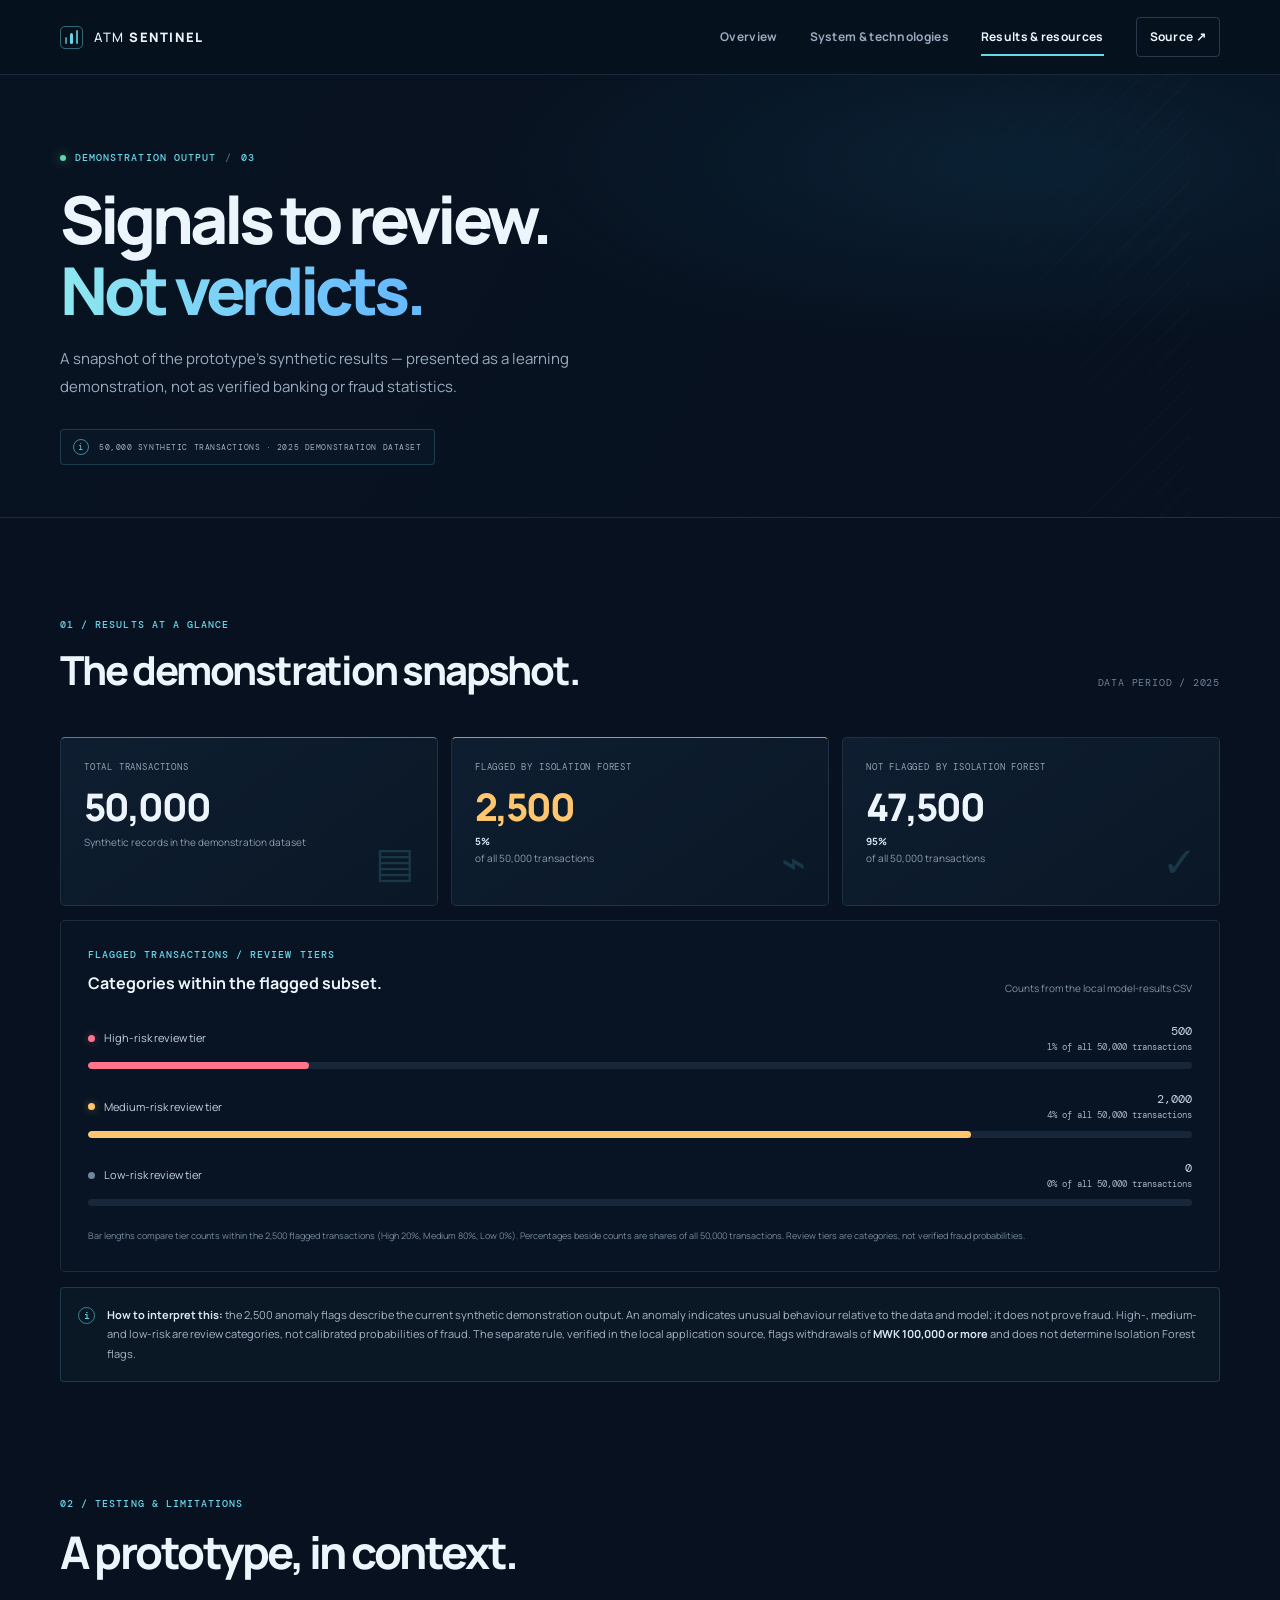
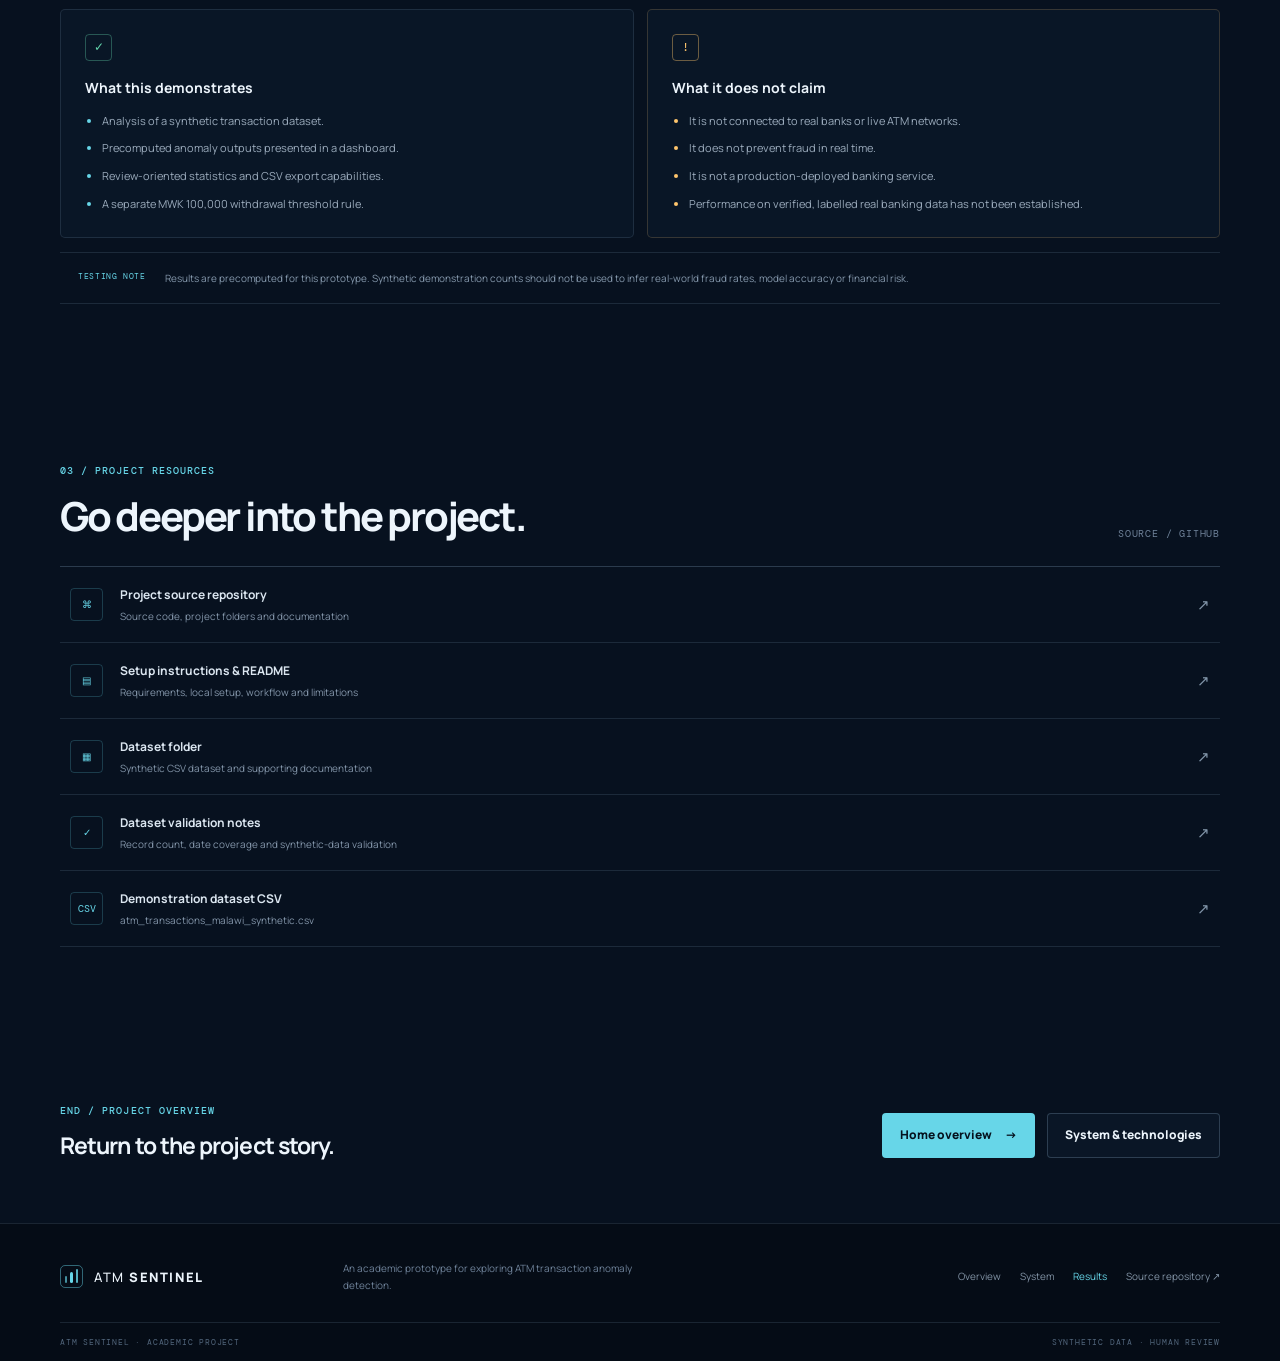
==== commit 15fd3255: "Add files via upload" ====
--- a/results.html
+++ b/results.html
@@ -25,17 +25,17 @@
       <div class="section-heading section-heading-row"><div><p class="eyebrow">01 / RESULTS AT A GLANCE</p><h2 id="results-title">The demonstration snapshot.</h2></div><span class="mono results-period">DATA PERIOD / 2025</span></div>
       <div class="stat-grid">
         <article class="stat-card stat-card-total"><span class="stat-label">TOTAL TRANSACTIONS</span><span class="stat-value">50,000</span><span class="stat-detail">Synthetic records in the demonstration dataset</span><span class="stat-card-mark" aria-hidden="true">▤</span></article>
-        <article class="stat-card stat-card-flagged"><span class="stat-label">FLAGGED AS ANOMALOUS</span><span class="stat-value">2,500</span><span class="stat-detail"><strong>5%</strong> of the synthetic dataset</span><span class="stat-card-mark" aria-hidden="true">⌁</span></article>
-        <article class="stat-card"><span class="stat-label">NOT FLAGGED</span><span class="stat-value">47,500</span><span class="stat-detail"><strong>95%</strong> of the synthetic dataset</span><span class="stat-card-mark" aria-hidden="true">✓</span></article>
+        <article class="stat-card stat-card-flagged"><span class="stat-label">FLAGGED BY ISOLATION FOREST</span><span class="stat-value">2,500</span><span class="stat-detail stat-detail-pair"><strong>5%</strong><span>of all 50,000 transactions</span></span><span class="stat-card-mark" aria-hidden="true">⌁</span></article>
+        <article class="stat-card"><span class="stat-label">NOT FLAGGED BY ISOLATION FOREST</span><span class="stat-value">47,500</span><span class="stat-detail stat-detail-pair"><strong>95%</strong><span>of all 50,000 transactions</span></span><span class="stat-card-mark" aria-hidden="true">✓</span></article>
       </div>
       <div class="review-card">
-        <div class="review-card-head"><div><p class="eyebrow">REVIEW TIERS</p><h3>Categories for investigation.</h3></div><p>Counts from the current demonstration output</p></div>
-        <div class="tier-row"><div class="tier-meta"><span><i class="tier-dot tier-high"></i>High-risk review tier</span><strong>500 <small>· 1% of all records</small></strong></div><div class="tier-track"><span class="tier-fill tier-fill-high" style="--fill: 20%"></span></div></div>
-        <div class="tier-row"><div class="tier-meta"><span><i class="tier-dot tier-medium"></i>Medium-risk review tier</span><strong>2,000 <small>· 4% of all records</small></strong></div><div class="tier-track"><span class="tier-fill tier-fill-medium" style="--fill: 80%"></span></div></div>
-        <div class="tier-row"><div class="tier-meta"><span><i class="tier-dot tier-low"></i>Low-risk review tier</span><strong>0 <small>· 0% of all records</small></strong></div><div class="tier-track"><span class="tier-fill tier-fill-low" style="--fill: 0%"></span></div></div>
-        <p class="chart-caption">Bars compare review-tier counts to the 2,500 flagged records. Tiers are review categories, not verified fraud probabilities.</p>
+        <div class="review-card-head"><div><p class="eyebrow">FLAGGED TRANSACTIONS / REVIEW TIERS</p><h3>Categories within the flagged subset.</h3></div><p>Counts from the local model-results CSV</p></div>
+        <div class="tier-row"><div class="tier-meta"><span><i class="tier-dot tier-high"></i>High-risk review tier</span><span class="tier-value"><strong>500</strong><small>1% of all 50,000 transactions</small></span></div><div class="tier-track" aria-hidden="true"><span class="tier-fill tier-fill-high" style="--fill: 20%"></span></div></div>
+        <div class="tier-row"><div class="tier-meta"><span><i class="tier-dot tier-medium"></i>Medium-risk review tier</span><span class="tier-value"><strong>2,000</strong><small>4% of all 50,000 transactions</small></span></div><div class="tier-track" aria-hidden="true"><span class="tier-fill tier-fill-medium" style="--fill: 80%"></span></div></div>
+        <div class="tier-row"><div class="tier-meta"><span><i class="tier-dot tier-low"></i>Low-risk review tier</span><span class="tier-value"><strong>0</strong><small>0% of all 50,000 transactions</small></span></div><div class="tier-track" aria-hidden="true"><span class="tier-fill tier-fill-low" style="--fill: 0%"></span></div></div>
+        <p class="chart-caption">Bar lengths compare tier counts within the 2,500 flagged transactions (High 20%, Medium 80%, Low 0%). Percentages beside counts are shares of all 50,000 transactions. Review tiers are categories, not verified fraud probabilities.</p>
       </div>
-      <div class="interpretation-note"><span class="note-icon" aria-hidden="true">i</span><p><strong>How to interpret this:</strong> the 2,500 anomaly flags describe the current synthetic demonstration output. An anomaly indicates unusual behaviour relative to the data and model; it does not prove fraud. High-, medium- and low-risk are review categories, not calibrated probabilities of fraud. The separate high-value rule flags withdrawals of <strong>MWK 100,000 or more</strong>.</p></div>
+      <div class="interpretation-note"><span class="note-icon" aria-hidden="true">i</span><p><strong>How to interpret this:</strong> the 2,500 anomaly flags describe the current synthetic demonstration output. An anomaly indicates unusual behaviour relative to the data and model; it does not prove fraud. High-, medium- and low-risk are review categories, not calibrated probabilities of fraud. The separate rule, verified in the local application source, flags withdrawals of <strong>MWK 100,000 or more</strong> and does not determine Isolation Forest flags.</p></div>
     </section>
     <section class="section testing-section" aria-labelledby="testing-title">
       <div class="section-heading"><p class="eyebrow">02 / TESTING &amp; LIMITATIONS</p><h2 id="testing-title">A prototype, in context.</h2></div>
@@ -49,7 +49,8 @@
       <div class="resource-list">
         <a class="resource-link" href="https://github.com/desire1515/ATM-Sentinel" target="_blank" rel="noopener noreferrer"><span class="resource-icon" aria-hidden="true">⌘</span><span class="resource-copy"><strong>Project source repository</strong><small>Source code, project folders and documentation</small></span><span class="resource-arrow" aria-hidden="true">↗</span></a>
         <a class="resource-link" href="https://github.com/desire1515/ATM-Sentinel/blob/main/README.md" target="_blank" rel="noopener noreferrer"><span class="resource-icon" aria-hidden="true">▤</span><span class="resource-copy"><strong>Setup instructions &amp; README</strong><small>Requirements, local setup, workflow and limitations</small></span><span class="resource-arrow" aria-hidden="true">↗</span></a>
-        <a class="resource-link" href="https://github.com/desire1515/ATM-Sentinel/tree/main/dataset" target="_blank" rel="noopener noreferrer"><span class="resource-icon" aria-hidden="true">▦</span><span class="resource-copy"><strong>Dataset &amp; validation documentation</strong><small>Synthetic CSV dataset and dataset validation notes</small></span><span class="resource-arrow" aria-hidden="true">↗</span></a>
+        <a class="resource-link" href="https://github.com/desire1515/ATM-Sentinel/tree/main/dataset" target="_blank" rel="noopener noreferrer"><span class="resource-icon" aria-hidden="true">▦</span><span class="resource-copy"><strong>Dataset folder</strong><small>Synthetic CSV dataset and supporting documentation</small></span><span class="resource-arrow" aria-hidden="true">↗</span></a>
+        <a class="resource-link" href="https://github.com/desire1515/ATM-Sentinel/blob/main/dataset/malawi_dataset_validation.txt" target="_blank" rel="noopener noreferrer"><span class="resource-icon" aria-hidden="true">✓</span><span class="resource-copy"><strong>Dataset validation notes</strong><small>Record count, date coverage and synthetic-data validation</small></span><span class="resource-arrow" aria-hidden="true">↗</span></a>
         <a class="resource-link" href="https://github.com/desire1515/ATM-Sentinel/blob/main/dataset/atm_transactions_malawi_synthetic.csv" target="_blank" rel="noopener noreferrer"><span class="resource-icon" aria-hidden="true">CSV</span><span class="resource-copy"><strong>Demonstration dataset CSV</strong><small>atm_transactions_malawi_synthetic.csv</small></span><span class="resource-arrow" aria-hidden="true">↗</span></a>
       </div>
     </section>
--- a/style.css
+++ b/style.css
@@ -113,12 +113,12 @@
 .page-hero { position: relative; overflow: hidden; background: radial-gradient(ellipse at 80% 20%, rgba(19, 73, 103, .28), transparent 37%), linear-gradient(120deg, #081321, #07111f 70%); border-bottom: 1px solid var(--line); }.page-hero::after { position: absolute; content: ""; top: 0; right: 7%; width: 300px; height: 100%; opacity: .26; background: repeating-linear-gradient(135deg, transparent 0, transparent 16px, rgba(103,214,232,.15) 17px, transparent 18px); mask-image: linear-gradient(90deg, transparent, black); pointer-events: none; }.page-hero-inner { position: relative; z-index: 1; width: min(var(--content), calc(100% - 56px)); margin: auto; padding: 76px 0 47px; }.page-hero .eyebrow { margin-bottom: 19px; }.page-hero h1 { font-size: clamp(43px, 6vw, 66px); }.page-lead { max-width: 610px; margin-top: 18px; }.page-meta { display: flex; flex-wrap: wrap; gap: 26px; margin-top: 35px; color: #6d8197; font: 9px var(--mono); letter-spacing: .08em; }.page-meta b { margin-right: 7px; color: var(--cyan); font-weight: 400; }
 .architecture-section { padding-bottom: 78px; }.architecture-section .section-heading { margin-bottom: 34px; }.architecture { display: grid; grid-template-columns: 1fr 20px 1fr 20px 1fr 20px 1fr 20px 1fr 20px 1fr; align-items: stretch; padding: 25px 18px; border: 1px solid var(--line); border-radius: 6px; background: linear-gradient(130deg, rgba(13, 30, 48, .82), rgba(8, 20, 33, .9)); }.arch-node { position: relative; min-height: 154px; display: flex; flex-direction: column; align-items: flex-start; justify-content: center; padding: 16px 11px; border: 1px solid rgba(157,190,220,.12); border-radius: 4px; background: rgba(7,17,31,.4); }.arch-number { position: absolute; top: 9px; right: 9px; color: #60758b; font: 8px var(--mono); }.arch-icon { margin-bottom: 14px; color: var(--cyan); font: 16px var(--mono); }.arch-node strong { font-size: 11px; line-height: 1.55; }.arch-node small { margin-top: 7px; color: #7f91a5; font-size: 9px; line-height: 1.5; }.arch-node-featured { border-color: rgba(103,169,255,.38); background: rgba(47,104,154,.1); }.arch-node-review { border-color: rgba(99,214,173,.3); }.arch-node-review .arch-icon { color: var(--green); }.arch-connector { display: grid; place-items: center; color: #668ba3; font-size: 16px; }.architecture-caption { display: flex; align-items: center; gap: 12px; margin: 17px 0 0; color: #899bad; font-size: 11px; }.caption-line { width: 20px; height: 1px; background: var(--cyan); }
 .stack-section { padding-top: 35px; }.stack-section .section-heading-row { margin-bottom: 28px; }.stack-count { padding-bottom: 5px; }.stack-table { border-top: 1px solid var(--line-strong); }.stack-row { display: grid; grid-template-columns: 50px 220px 1fr; align-items: center; gap: 20px; min-height: 82px; padding: 13px 10px; border-bottom: 1px solid var(--line); }.stack-index { color: #6f8299; font: 10px var(--mono); }.stack-name h3 { margin: 0 0 4px; font-size: 13px; }.stack-type { color: var(--cyan); font: 8px var(--mono); letter-spacing: .08em; }.stack-row p { margin: 0; color: var(--muted); font-size: 11px; line-height: 1.7; }
-.features-section { padding-top: 75px; }.feature-grid { display: grid; grid-template-columns: repeat(3, 1fr); gap: 12px; }.feature-card { min-height: 151px; padding: 20px; border: 1px solid var(--line); border-radius: 5px; background: linear-gradient(145deg, rgba(13,28,44,.72), rgba(9,20,33,.5)); transition: border-color .2s ease, transform .2s ease; }.feature-card:hover { transform: translateY(-2px); border-color: rgba(103,214,232,.37); }.feature-code { color: var(--cyan); font: 8px var(--mono); letter-spacing: .08em; }.feature-card h3 { margin: 15px 0 6px; font-size: 13px; }.feature-card p { max-width: 280px; margin: 0; color: var(--muted); font-size: 10px; line-height: 1.8; }
-.dataset-section { padding-top: 20px; }.dataset-card { display: grid; grid-template-columns: 1.05fr .95fr; gap: 60px; align-items: center; padding: 40px; border: 1px solid var(--line); border-radius: 6px; background: radial-gradient(ellipse at 85% 20%, rgba(20,69,93,.2), transparent 48%), #0a1726; }.dataset-copy .eyebrow { margin-bottom: 14px; }.dataset-copy h2 { font-size: clamp(30px, 4vw, 39px); }.dataset-copy > p:not(.eyebrow) { max-width: 510px; margin: 17px 0 18px; color: var(--muted); font-size: 12px; line-height: 1.9; }.dataset-copy > p strong { color: #dbe9f5; }.dataset-visual { min-height: 250px; padding: 20px; border: 1px solid rgba(103,169,255,.2); border-radius: 5px; background: linear-gradient(140deg, #0e2033, #091625); }.dataset-visual-top, .dataset-dates { display: flex; justify-content: space-between; color: #7d91a6; font: 8px var(--mono); letter-spacing: .08em; }.dataset-number { margin-top: 16px; color: var(--text); font-size: 46px; line-height: 1; font-weight: 800; letter-spacing: -.06em; }.dataset-number span { color: var(--cyan); font-size: 25px; }.dataset-label { margin-top: 5px; color: #8294a8; font: 8px var(--mono); letter-spacing: .1em; }.dataset-bars { height: 68px; display: flex; align-items: end; gap: 7px; margin: 17px 0 7px; padding-bottom: 7px; border-bottom: 1px solid var(--line-strong); }.dataset-bars i { flex: 1; height: var(--bar); border-radius: 2px 2px 0 0; background: linear-gradient(to top, rgba(103,169,255,.22), rgba(103,214,232,.78)); }.dataset-months { display: flex; justify-content: space-between; color: #657b90; font: 7px var(--mono); }.dataset-dates { margin-top: 17px; padding-top: 10px; border-top: 1px solid var(--line); font-size: 7px; }.dataset-note { display: block; margin-top: 7px; color: #72869a; font-size: 8px; }
+.features-section { padding-top: 75px; }.feature-verification { display: flex; align-items: flex-start; gap: 11px; margin: -15px 0 22px; padding: 13px 15px; border: 1px solid rgba(99,214,173,.2); border-radius: 4px; background: rgba(99,214,173,.035); color: var(--muted); font-size: 10px; line-height: 1.8; }.feature-verification .note-icon { border-color: rgba(99,214,173,.5); color: var(--green); }.feature-verification strong { color: var(--green); }.feature-grid { display: grid; grid-template-columns: repeat(3, 1fr); gap: 12px; }.feature-card { position: relative; min-height: 151px; padding: 20px; border: 1px solid var(--line); border-radius: 5px; background: linear-gradient(145deg, rgba(13,28,44,.72), rgba(9,20,33,.5)); transition: border-color .2s ease, transform .2s ease; }.feature-card:hover { transform: translateY(-2px); border-color: rgba(103,214,232,.37); }.feature-code { color: var(--cyan); font: 8px var(--mono); letter-spacing: .08em; }.feature-status { position: absolute; top: 17px; right: 16px; padding: 3px 5px; border: 1px solid rgba(99,214,173,.25); border-radius: 3px; color: var(--green); font: 7px var(--mono); letter-spacing: .04em; }.feature-card h3 { margin: 15px 0 6px; font-size: 13px; }.feature-card p { max-width: 280px; margin: 0; color: var(--muted); font-size: 10px; line-height: 1.8; }
+.dataset-section { padding-top: 20px; }.dataset-card { display: grid; grid-template-columns: 1.05fr .95fr; gap: 60px; align-items: center; padding: 40px; border: 1px solid var(--line); border-radius: 6px; background: radial-gradient(ellipse at 85% 20%, rgba(20,69,93,.2), transparent 48%), #0a1726; }.dataset-copy .eyebrow { margin-bottom: 14px; }.dataset-copy h2 { font-size: clamp(30px, 4vw, 39px); }.dataset-copy > p:not(.eyebrow) { max-width: 510px; margin: 17px 0 18px; color: var(--muted); font-size: 12px; line-height: 1.9; }.dataset-copy > p strong { color: #dbe9f5; }.dataset-verification { display: block; margin-top: 14px; color: var(--green); font: 8px var(--mono); letter-spacing: .07em; }.dataset-visual { min-height: 250px; padding: 20px; border: 1px solid rgba(103,169,255,.2); border-radius: 5px; background: linear-gradient(140deg, #0e2033, #091625); }.dataset-visual-top, .dataset-dates { display: flex; justify-content: space-between; color: #7d91a6; font: 8px var(--mono); letter-spacing: .08em; }.dataset-number { margin-top: 16px; color: var(--text); font-size: 46px; line-height: 1; font-weight: 800; letter-spacing: -.06em; }.dataset-number span { color: var(--cyan); font-size: 25px; }.dataset-label { margin-top: 5px; color: #8294a8; font: 8px var(--mono); letter-spacing: .1em; }.dataset-bars { height: 68px; display: flex; align-items: end; gap: 7px; margin: 17px 0 7px; padding-bottom: 7px; border-bottom: 1px solid var(--line-strong); }.dataset-bars i { flex: 1; height: var(--bar); border-radius: 2px 2px 0 0; background: linear-gradient(to top, rgba(103,169,255,.22), rgba(103,214,232,.78)); }.dataset-months { display: flex; justify-content: space-between; color: #657b90; font: 7px var(--mono); }.dataset-dates { margin-top: 17px; padding-top: 10px; border-top: 1px solid var(--line); font-size: 7px; }.dataset-note { display: block; margin-top: 7px; color: #72869a; font-size: 8px; }
 .screenshots-section { padding-top: 22px; }.screenshot-placeholder { min-height: 137px; display: flex; align-items: center; gap: 18px; padding: 25px; border: 1px dashed rgba(125,153,179,.33); border-radius: 5px; background: repeating-linear-gradient(135deg, rgba(13,28,44,.4), rgba(13,28,44,.4) 8px, rgba(11,24,39,.4) 8px, rgba(11,24,39,.4) 16px); }.placeholder-plus { width: 42px; height: 42px; display: grid; flex: 0 0 auto; place-items: center; border: 1px solid rgba(103,214,232,.3); border-radius: 5px; color: var(--cyan); font-size: 24px; }.screenshot-placeholder strong { color: #c9d7e4; font: 9px var(--mono); letter-spacing: .1em; }.screenshot-placeholder p { margin: 5px 0 0; color: #8a9bae; font-size: 11px; }.screenshot-placeholder > .mono { margin-left: auto; }
 
 .results-hero .page-hero-inner { padding-bottom: 52px; }.result-stamp { display: inline-flex; align-items: center; gap: 10px; margin-top: 27px; padding: 9px 12px; border: 1px solid rgba(103,214,232,.2); border-radius: 4px; color: #9eb0c2; background: rgba(10,26,41,.65); font: 8px var(--mono); letter-spacing: .07em; }.stamp-icon { width: 16px; height: 16px; display: grid; place-items: center; border: 1px solid rgba(103,214,232,.6); border-radius: 50%; color: var(--cyan); font-size: 9px; }.result-stamp b { color: var(--cyan); font-weight: 400; }
-.results-section { padding-bottom: 70px; }.results-period { padding-bottom: 5px; }.stat-grid { display: grid; grid-template-columns: repeat(3, 1fr); gap: 13px; }.stat-card { position: relative; min-height: 169px; overflow: hidden; display: flex; flex-direction: column; align-items: flex-start; padding: 23px; border: 1px solid var(--line); border-radius: 5px; background: linear-gradient(145deg, #0e1e30, #0a1726); }.stat-card-total { border-top-color: rgba(103,169,255,.7); }.stat-card-flagged { border-top-color: rgba(255,198,109,.72); }.stat-label { color: #90a2b5; font: 9px var(--mono); letter-spacing: .09em; }.stat-value { margin-top: 13px; font-size: 38px; line-height: 1.1; font-weight: 800; letter-spacing: -.055em; }.stat-card-flagged .stat-value { color: var(--amber); }.stat-detail { margin-top: 7px; color: #8c9db0; font-size: 10px; }.stat-detail strong { color: #dae6f1; }.stat-card-mark { position: absolute; right: 22px; bottom: 15px; color: rgba(103,214,232,.17); font: 42px var(--mono); }.review-card { margin-top: 14px; padding: 27px; border: 1px solid var(--line); border-radius: 5px; background: rgba(10,22,37,.74); }.review-card-head { display: flex; justify-content: space-between; align-items: end; gap: 20px; margin-bottom: 26px; }.review-card-head .eyebrow { margin-bottom: 8px; }.review-card-head h3 { margin: 0; font-size: 16px; }.review-card-head > p { margin: 0; color: #8092a6; font-size: 10px; }.tier-row { margin: 0 0 22px; }.tier-meta { display: flex; justify-content: space-between; gap: 15px; margin-bottom: 8px; color: #c4d2df; font-size: 11px; }.tier-meta > span { display: flex; align-items: center; gap: 9px; }.tier-meta strong { font: 12px var(--mono); }.tier-meta small { color: #8496aa; font: 9px var(--mono); }.tier-dot { width: 7px; height: 7px; border-radius: 50%; }.tier-high { background: var(--red); box-shadow: 0 0 8px rgba(255,116,139,.4); }.tier-medium { background: var(--amber); box-shadow: 0 0 8px rgba(255,198,109,.4); }.tier-low { background: #71869b; }.tier-track { height: 7px; overflow: hidden; border-radius: 10px; background: #172638; }.tier-fill { display: block; width: var(--fill); height: 100%; border-radius: inherit; }.tier-fill-high { background: var(--red); }.tier-fill-medium { background: var(--amber); }.tier-fill-low { background: #71869b; }.chart-caption { margin: 7px 0 0; color: #778a9e; font-size: 9px; line-height: 1.7; }
+.results-section { padding-bottom: 70px; }.results-period { padding-bottom: 5px; }.stat-grid { display: grid; grid-template-columns: repeat(3, 1fr); gap: 13px; }.stat-card { position: relative; min-height: 169px; overflow: hidden; display: flex; flex-direction: column; align-items: flex-start; padding: 23px; border: 1px solid var(--line); border-radius: 5px; background: linear-gradient(145deg, #0e1e30, #0a1726); }.stat-card-total { border-top-color: rgba(103,169,255,.7); }.stat-card-flagged { border-top-color: rgba(255,198,109,.72); }.stat-label { color: #90a2b5; font: 9px var(--mono); letter-spacing: .09em; }.stat-value { margin-top: 13px; font-size: 38px; line-height: 1.1; font-weight: 800; letter-spacing: -.055em; }.stat-card-flagged .stat-value { color: var(--amber); }.stat-detail { margin-top: 7px; color: #8c9db0; font-size: 10px; }.stat-detail strong { color: #dae6f1; }.stat-detail-pair { display: flex; flex-direction: column; align-items: flex-start; gap: 2px; line-height: 1.5; }.stat-card-mark { position: absolute; right: 22px; bottom: 15px; color: rgba(103,214,232,.17); font: 42px var(--mono); }.review-card { margin-top: 14px; padding: 27px; border: 1px solid var(--line); border-radius: 5px; background: rgba(10,22,37,.74); }.review-card-head { display: flex; justify-content: space-between; align-items: end; gap: 20px; margin-bottom: 26px; }.review-card-head .eyebrow { margin-bottom: 8px; }.review-card-head h3 { margin: 0; font-size: 16px; }.review-card-head > p { margin: 0; color: #8092a6; font-size: 10px; }.tier-row { margin: 0 0 22px; }.tier-meta { display: flex; align-items: center; justify-content: space-between; gap: 15px; margin-bottom: 8px; color: #c4d2df; font-size: 11px; }.tier-meta > span:first-child { display: flex; align-items: center; gap: 9px; }.tier-value { display: flex; flex: 0 0 auto; flex-direction: column; align-items: flex-end; gap: 2px; text-align: right; }.tier-meta strong { font: 12px var(--mono); }.tier-meta small { color: #a4b4c4; font: 9px/1.5 var(--mono); }.tier-dot { width: 7px; height: 7px; flex: 0 0 auto; border-radius: 50%; }.tier-high { background: var(--red); box-shadow: 0 0 8px rgba(255,116,139,.4); }.tier-medium { background: var(--amber); box-shadow: 0 0 8px rgba(255,198,109,.4); }.tier-low { background: #71869b; }.tier-track { height: 7px; overflow: hidden; border-radius: 10px; background: #172638; }.tier-fill { display: block; width: var(--fill); height: 100%; border-radius: inherit; }.tier-fill-high { background: var(--red); }.tier-fill-medium { background: var(--amber); }.tier-fill-low { background: #71869b; }.chart-caption { margin: 7px 0 0; color: #778a9e; font-size: 9px; line-height: 1.7; }
 .interpretation-note { display: flex; gap: 12px; margin-top: 15px; padding: 17px; border: 1px solid rgba(103,214,232,.18); border-radius: 4px; background: rgba(103,214,232,.035); }.interpretation-note > .note-icon { margin-top: 2px; }.interpretation-note p { margin: 0; color: #a4b5c6; font-size: 11px; line-height: 1.8; }.interpretation-note strong { color: #dbe7f2; }
 .testing-section { padding-top: 45px; }.testing-section .section-heading { margin-bottom: 30px; }.testing-grid { display: grid; grid-template-columns: 1fr 1fr; gap: 13px; }.testing-card { padding: 24px; border: 1px solid var(--line); border-radius: 5px; background: rgba(12,26,42,.72); }.testing-card-limit { border-color: rgba(255,198,109,.18); }.testing-symbol { width: 27px; height: 27px; display: grid; place-items: center; border: 1px solid rgba(99,214,173,.34); border-radius: 4px; color: var(--green); font: 12px var(--mono); }.testing-card-limit .testing-symbol { border-color: rgba(255,198,109,.4); color: var(--amber); }.testing-card h3 { margin: 15px 0 12px; font-size: 14px; }.testing-card ul { display: grid; gap: 9px; margin: 0; padding-left: 17px; color: #9babbc; font-size: 11px; line-height: 1.7; }.testing-card li::marker { color: var(--cyan); }.testing-card-limit li::marker { color: var(--amber); }.testing-footnote { display: flex; gap: 19px; margin-top: 14px; padding: 16px 18px; border-top: 1px solid var(--line); border-bottom: 1px solid var(--line); }.testing-footnote .mono { flex: 0 0 auto; padding-top: 2px; color: var(--cyan); font-size: 8px; }.testing-footnote p { margin: 0; color: #8598ac; font-size: 10px; line-height: 1.8; }
 .resources-section { padding-top: 60px; }.resources-section .section-heading-row { margin-bottom: 26px; }.resource-list { border-top: 1px solid var(--line-strong); }.resource-link { min-height: 76px; display: flex; align-items: center; gap: 17px; padding: 13px 10px; border-bottom: 1px solid var(--line); transition: background .2s ease, padding .2s ease; }.resource-link:hover { padding-right: 15px; padding-left: 15px; background: rgba(103,214,232,.035); }.resource-icon { width: 33px; height: 33px; display: grid; flex: 0 0 auto; place-items: center; border: 1px solid rgba(103,214,232,.22); border-radius: 4px; color: var(--cyan); font: 10px var(--mono); }.resource-copy { display: grid; gap: 3px; }.resource-copy strong { color: #dbe6f0; font-size: 12px; }.resource-copy small { color: #8395a9; font-size: 10px; }.resource-arrow { margin-left: auto; color: #8195a9; font-size: 15px; }.resource-link:hover .resource-arrow { color: var(--cyan); }
@@ -134,7 +134,7 @@
   .section { width: calc(100% - 40px); padding: 72px 0; }.section-problem { grid-template-columns: 1fr; gap: 27px; }.problem-content .lead { font-size: 15px; }.aim-panel { grid-template-columns: 1fr; gap: 25px; padding: 26px; }.aim-statement p { font-size: 13px; }.objective-list { grid-template-columns: 1fr; }.objectives { padding-top: 29px; }.objective { padding: 17px 0; }
   .section-heading-row { align-items: flex-start; flex-direction: column; gap: 15px; }.solution-section { padding-top: 0; }.solution-flow { grid-template-columns: 1fr 1fr; gap: 12px; padding: 16px; }.solution-step { min-height: 145px; padding: 14px; border: 1px solid var(--line); border-radius: 4px; }.flow-arrow { display: none; }.tech-section { grid-template-columns: 1fr; gap: 28px; padding-top: 0; }.tech-grid { gap: 9px; }.tech-card { min-height: 82px; gap: 10px; padding: 12px; }.tech-card p { font-size: 9px; }
   .student-inner { width: calc(100% - 40px); grid-template-columns: 1fr; gap: 26px; padding: 47px 0; }.student-details { gap: 17px; }.closing-cta { width: calc(100% - 40px); align-items: flex-start; flex-direction: column; padding: 42px 0; }.closing-cta .cta-actions { margin-top: 4px; }.site-footer { padding-right: 20px; padding-left: 20px; }.footer-main { grid-template-columns: 1fr; gap: 13px; }.footer-main nav { grid-column: auto; gap: 16px; }.footer-bottom { font-size: 7px; }
-  .page-hero-inner { width: calc(100% - 40px); padding: 58px 0 37px; }.page-hero h1 { font-size: clamp(40px, 11vw, 58px); }.page-lead { font-size: 13px; }.page-meta { gap: 13px 20px; font-size: 8px; }.architecture { grid-template-columns: 1fr 1fr; padding: 14px; gap: 9px; }.arch-node { min-height: 125px; }.stack-row { grid-template-columns: 28px 1fr; gap: 10px; padding: 14px 4px; }.stack-row p { grid-column: 2; }.stack-name h3 { font-size: 12px; }.stack-type { font-size: 7px; }.feature-grid { grid-template-columns: 1fr 1fr; gap: 9px; }.feature-card { min-height: 148px; padding: 15px; }.dataset-card { grid-template-columns: 1fr; gap: 25px; padding: 25px; }.dataset-visual { min-height: 230px; }.screenshot-placeholder { gap: 12px; padding: 18px; }.screenshot-placeholder > .mono { display: none; }
+  .page-hero-inner { width: calc(100% - 40px); padding: 58px 0 37px; }.page-hero h1 { font-size: clamp(40px, 11vw, 58px); }.page-lead { font-size: 13px; }.page-meta { gap: 13px 20px; font-size: 8px; }.architecture { grid-template-columns: 1fr 1fr; padding: 14px; gap: 9px; }.arch-node { min-height: 125px; }.stack-row { grid-template-columns: 28px 1fr; gap: 10px; padding: 14px 4px; }.stack-row p { grid-column: 2; }.stack-name h3 { font-size: 12px; }.stack-type { font-size: 7px; }.feature-grid { grid-template-columns: 1fr 1fr; gap: 9px; }.feature-card { min-height: 148px; padding: 15px; }.feature-status { top: 13px; right: 10px; font-size: 6px; }.feature-verification { margin-top: -8px; }.dataset-card { grid-template-columns: 1fr; gap: 25px; padding: 25px; }.dataset-visual { min-height: 230px; }.screenshot-placeholder { gap: 12px; padding: 18px; }.screenshot-placeholder > .mono { display: none; }
   .results-period { padding: 0; }.stat-grid { grid-template-columns: 1fr; }.stat-card { min-height: 145px; }.review-card { padding: 20px 16px; }.review-card-head { align-items: flex-start; flex-direction: column; gap: 6px; }.tier-meta { font-size: 10px; }.tier-meta small { display: block; margin-top: 2px; }.testing-grid { grid-template-columns: 1fr; }.testing-footnote { flex-direction: column; gap: 7px; }.resource-link { gap: 12px; }.resource-copy small { font-size: 9px; }.resource-copy strong { font-size: 11px; }
 }
 @media (max-width: 380px) {
